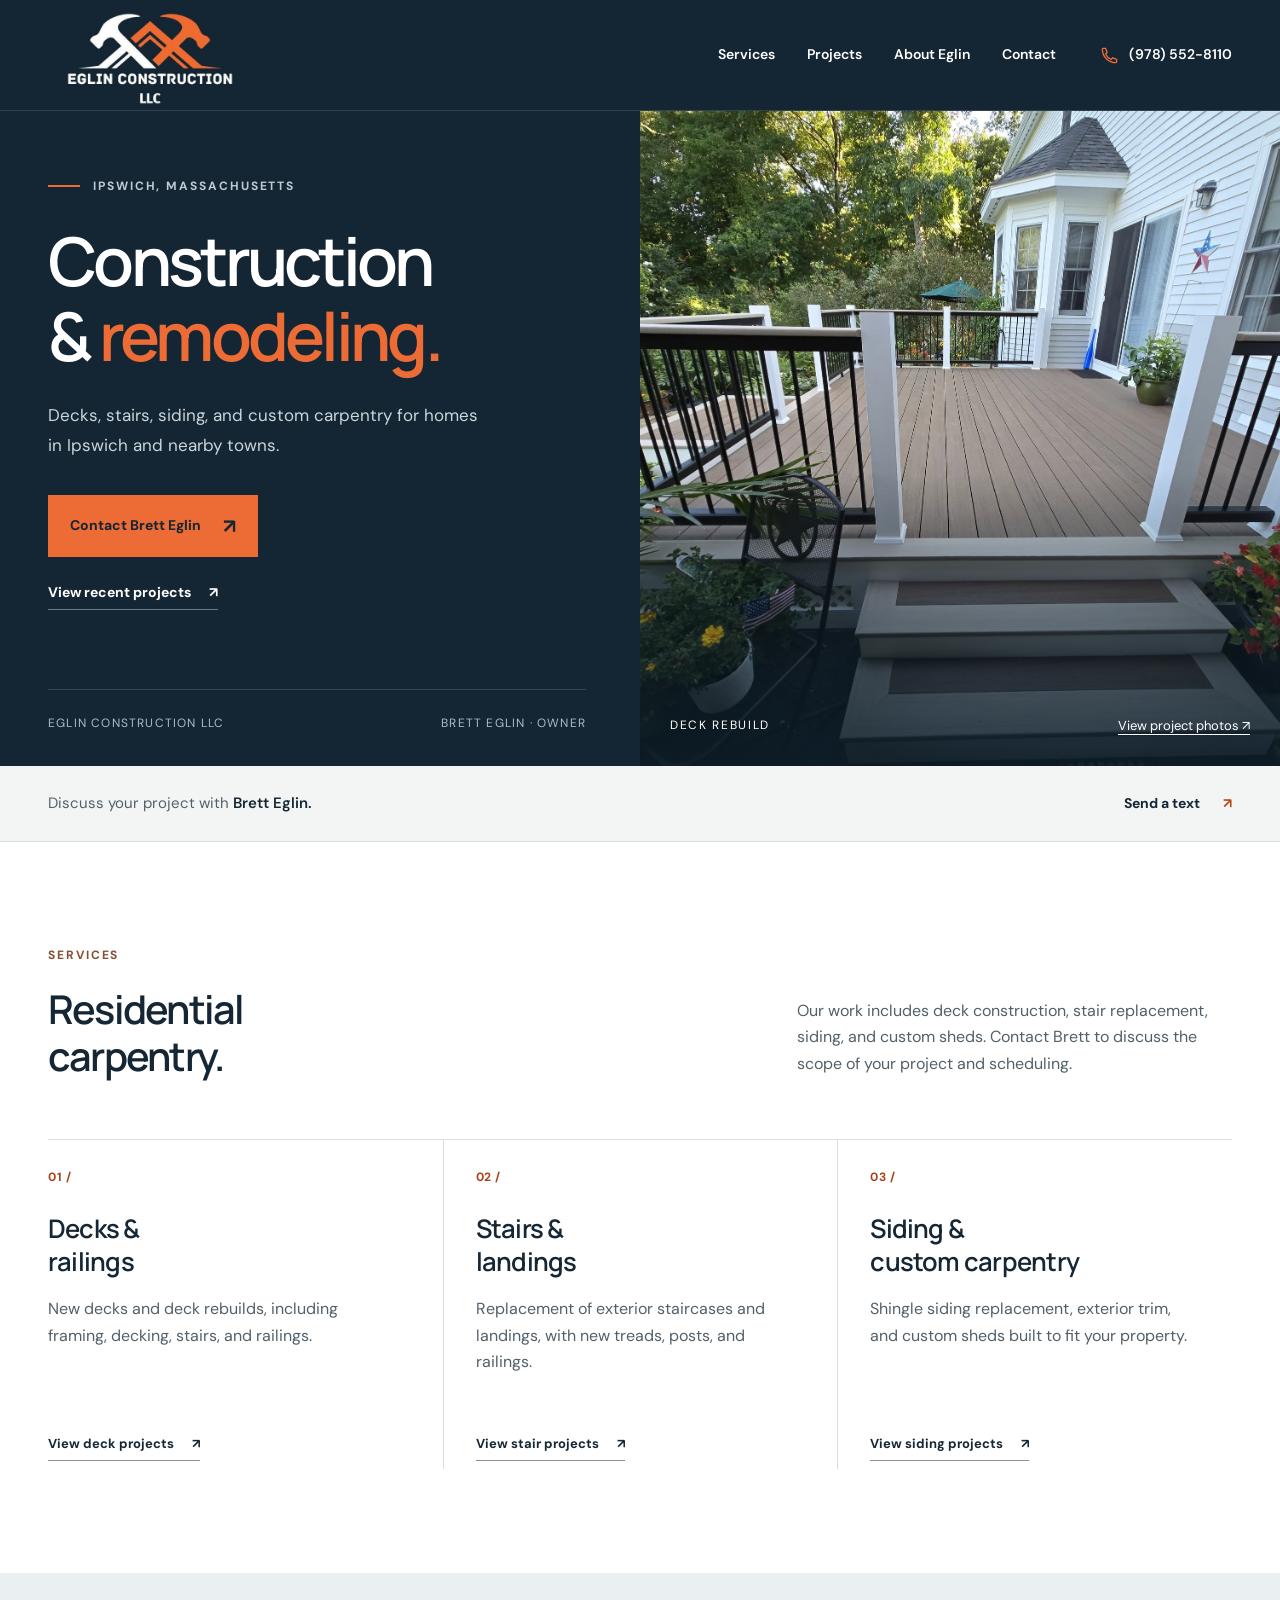
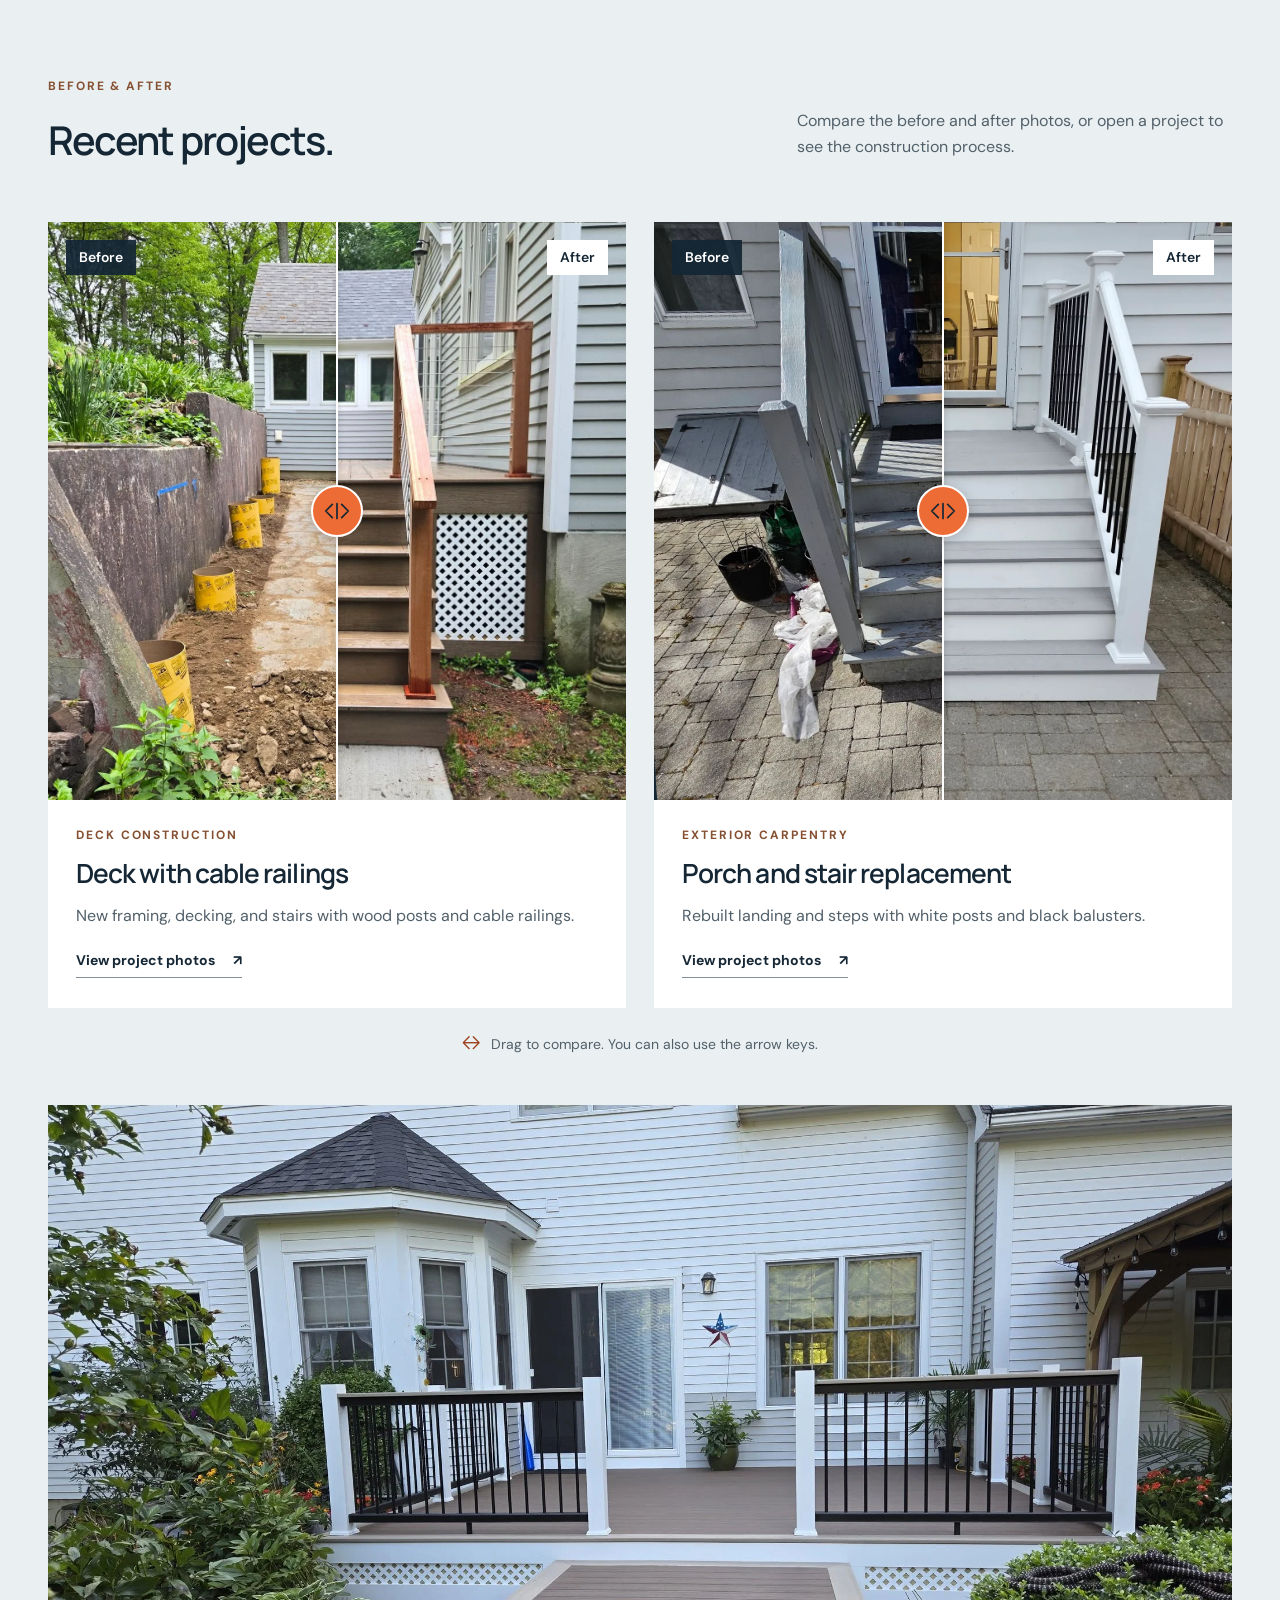
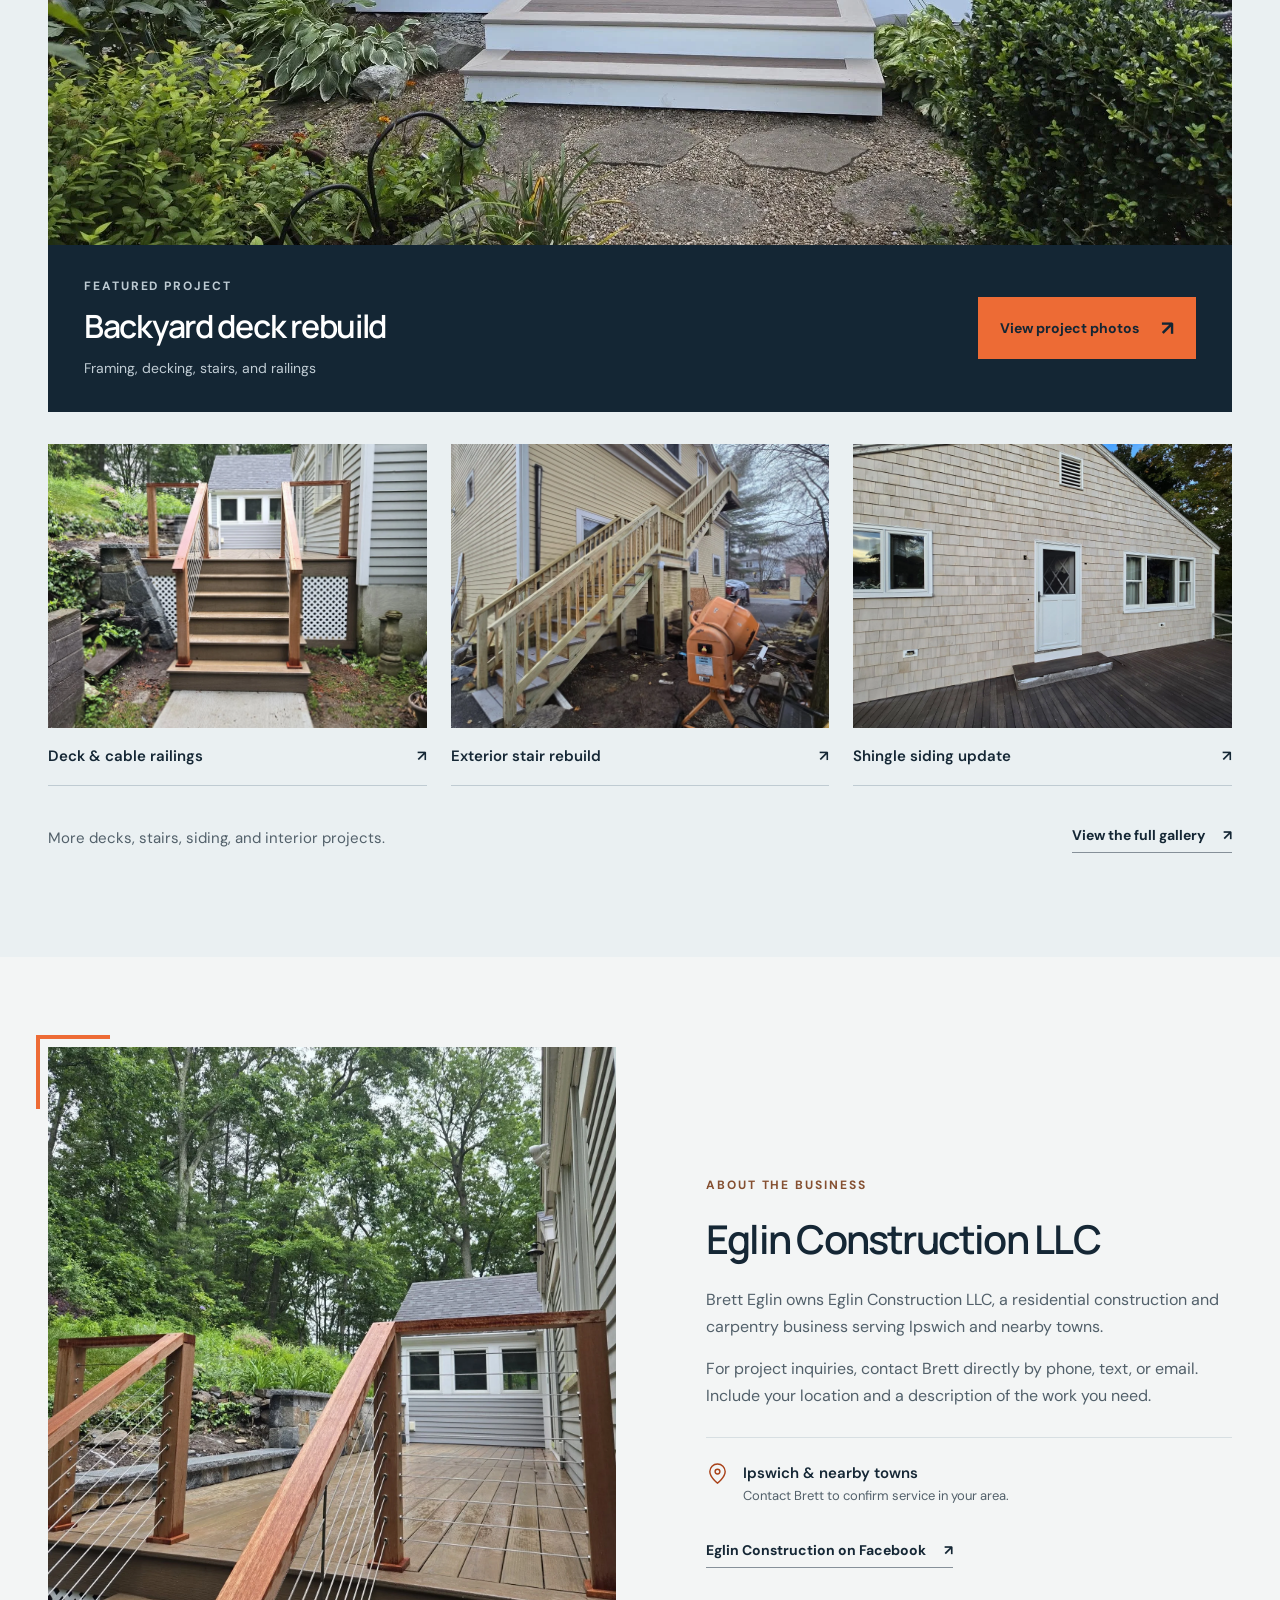
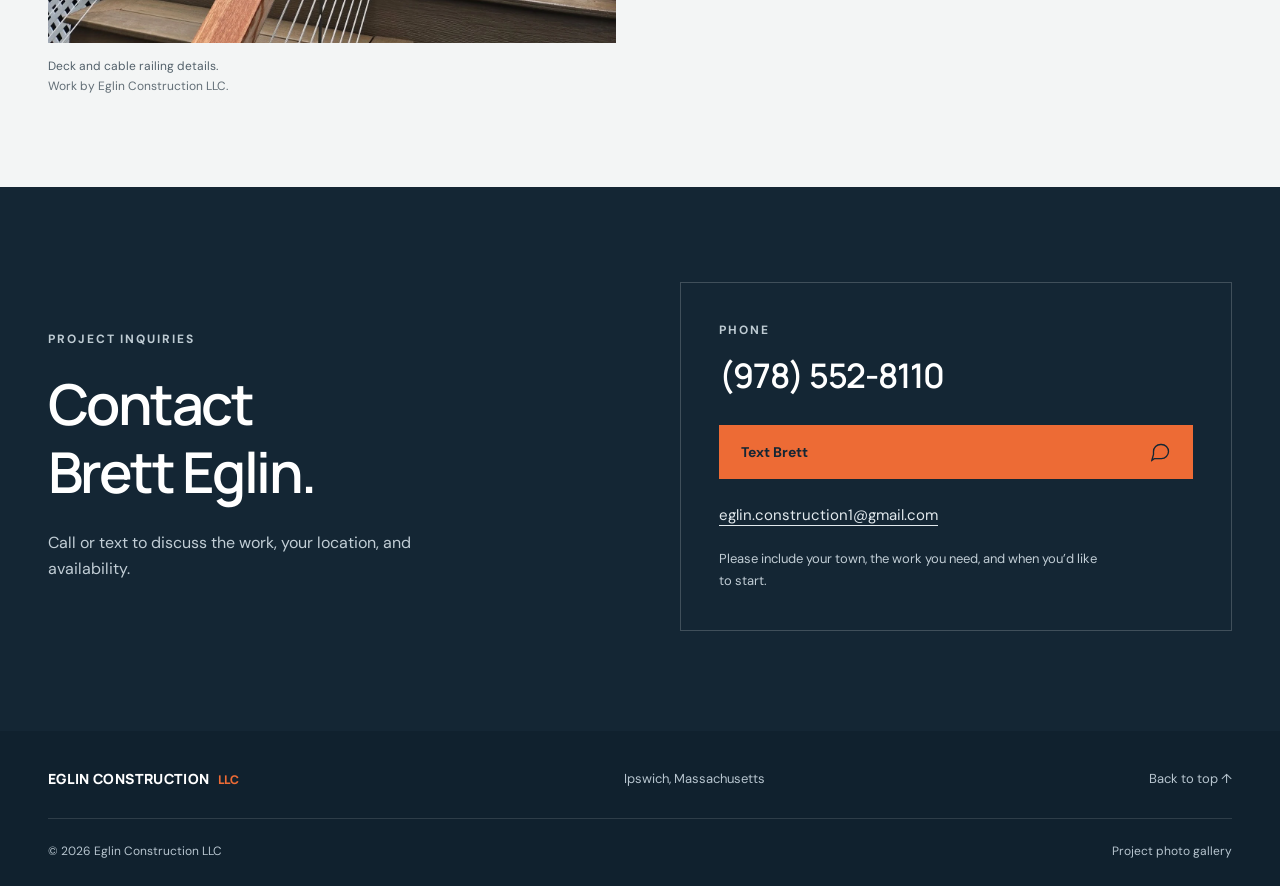
==== index.html @ d391f3ba "Website" ====
<!doctype html>
<html lang="en">
<head>
  <meta charset="utf-8">
  <meta name="viewport" content="width=device-width, initial-scale=1">
  <meta name="theme-color" content="#142634">
  <meta name="robots" content="noindex, nofollow">
  <title>Eglin Construction LLC | Ipswich, MA</title>
  <meta name="description" content="Eglin Construction LLC provides decks, stairs, siding, and residential carpentry in Ipswich and nearby towns. Contact Brett Eglin at (978) 552-8110.">
  <meta property="og:title" content="Eglin Construction LLC | Ipswich, MA">
  <meta property="og:description" content="Decks, stairs, siding, and residential carpentry in Ipswich and nearby towns. View recent projects and contact Brett Eglin.">
  <meta property="og:type" content="website">
  <link rel="icon" type="image/svg+xml" href="data:image/svg+xml,%3Csvg xmlns='http://www.w3.org/2000/svg' viewBox='0 0 32 32'%3E%3Crect width='32' height='32' rx='3' fill='%23142634'/%3E%3Cpath d='M9 7h15v4H13v3h9v4h-9v3h11v4H9z' fill='%23ef6a34'/%3E%3C/svg%3E">
  <link rel="preload" as="image" href="assets/projects/deck-finished-detail.webp">
  <link rel="stylesheet" href="styles.css">
  <link rel="stylesheet" href="comparisons.css">
  <script src="script.js" defer></script>
  <script src="comparisons.js" defer></script>
</head>
<body>
  <a class="skip-link" href="#main">Skip to content</a>
  <header class="site-header" id="top">
    <div class="header-inner wrap">
      <a class="brand" href="#top" aria-label="Eglin Construction LLC home"><img src="assets/eglin-construction-logo.png" alt="Eglin Construction LLC" width="500" height="500"></a>
      <button class="menu-toggle" type="button" aria-expanded="false" aria-controls="main-nav"><span>Menu</span><span class="menu-icon" aria-hidden="true"></span></button>
      <nav id="main-nav" class="main-nav" aria-label="Main navigation">
        <a href="#services">Services</a>
        <a href="projects.html">Projects</a>
        <a href="#about">About Eglin</a>
        <a href="#contact">Contact</a>
        <a class="nav-phone" href="tel:+19785528110"><svg aria-hidden="true" viewBox="0 0 24 24"><path d="M7 3H4a1 1 0 0 0-1 1c0 9.4 7.6 17 17 17a1 1 0 0 0 1-1v-3l-5-2-2 2a14 14 0 0 1-7-7l2-2-2-5Z"/></svg>(978) 552-8110</a>
      </nav>
    </div>
  </header>
  <main id="main">
    <section class="hero" aria-labelledby="hero-title">
      <div class="hero-copy">
        <p class="eyebrow light"><span class="orange-line" aria-hidden="true"></span>IPSWICH, MASSACHUSETTS</p>
        <h1 id="hero-title">Construction<br>&amp; <em>remodeling.</em></h1>
        <p class="hero-intro">Decks, stairs, siding, and custom carpentry for homes in Ipswich and nearby towns.</p>
        <div class="hero-actions"><a class="button primary" href="#contact">Contact Brett Eglin <span aria-hidden="true">↗</span></a><a class="text-link light-link" href="projects.html">View recent projects <span aria-hidden="true">↗</span></a></div>
        <div class="hero-bottom"><span>EGLIN CONSTRUCTION LLC</span><span>BRETT EGLIN · OWNER</span></div>
      </div>
      <figure class="hero-image"><img src="assets/projects/deck-finished-detail.webp" width="2048" height="1536" alt="Eglin Construction deck with brown decking, white posts, and black railings" fetchpriority="high"><figcaption><span>DECK REBUILD</span><a href="projects.html#deck-rebuild">View project photos ↗</a></figcaption></figure>
    </section>
    <div class="intro-strip"><div class="wrap"><p>Discuss your project with <strong>Brett Eglin.</strong></p><a href="sms:+19785528110">Send a text <span aria-hidden="true">↗</span></a></div></div>
    <section class="services section wrap" id="services" aria-labelledby="services-title">
      <div class="section-heading"><div><p class="eyebrow">SERVICES</p><h2 id="services-title">Residential<br>carpentry.</h2></div><p>Our work includes deck construction, stair replacement, siding, and custom sheds. Contact Brett to discuss the scope of your project and scheduling.</p></div>
      <div class="service-grid">
        <article class="service"><span class="service-number">01 /</span><h3>Decks &amp;<br>railings</h3><p>New decks and deck rebuilds, including framing, decking, stairs, and railings.</p><a href="projects.html#deck-rebuild" class="text-link">View deck projects <span aria-hidden="true">↗</span></a></article>
        <article class="service"><span class="service-number">02 /</span><h3>Stairs &amp;<br>landings</h3><p>Replacement of exterior staircases and landings, with new treads, posts, and railings.</p><a href="projects.html#stair-rebuild" class="text-link">View stair projects <span aria-hidden="true">↗</span></a></article>
        <article class="service"><span class="service-number">03 /</span><h3>Siding &amp;<br>custom carpentry</h3><p>Shingle siding replacement, exterior trim, and custom sheds built to fit your property.</p><a href="projects.html#shingle-siding" class="text-link">View siding projects <span aria-hidden="true">↗</span></a></article>
      </div>
    </section>
    <section class="home-projects section" id="projects" aria-labelledby="projects-title">
      <div class="wrap"><div class="section-heading"><div><p class="eyebrow">BEFORE &amp; AFTER</p><h2 id="projects-title">Recent projects.</h2></div><p>Compare the before and after photos, or open a project to see the construction process.</p></div>
      <div class="comparison-grid">
        <article class="comparison-card" aria-labelledby="deck-comparison-title">
          <div class="comparison-stage" data-comparison style="--split:50%">
            <div class="comparison-layer comparison-before"><img src="assets/facebook/122189387636316871.webp" width="1536" height="2048" alt="The ground beside the house being prepared before the new deck" loading="lazy" draggable="false" style="--photo-width:110%;--photo-left:-7%;--photo-top:-13%"></div>
            <div class="comparison-layer comparison-after"><img src="assets/facebook/122189388212316871.webp" width="1536" height="2048" alt="The same space with a finished deck, wood posts, and cable railings" loading="lazy" draggable="false" style="--photo-width:130.9%;--photo-left:-20.7%;--photo-top:-33.5%"></div>
            <span class="comparison-badge comparison-badge-before" aria-hidden="true">Before</span><span class="comparison-badge comparison-badge-after" aria-hidden="true">After</span>
            <span class="comparison-divider" aria-hidden="true"><span class="comparison-grip"><svg viewBox="0 0 32 24"><path d="m11 5-7 7 7 7M21 5l7 7-7 7M16 4v16"/></svg></span></span>
            <input class="comparison-range" type="range" min="0" max="100" value="50" aria-label="Reveal the finished deck" aria-describedby="comparison-help" aria-valuetext="50% after photo revealed">
          </div>
          <div class="comparison-caption"><p class="eyebrow">DECK CONSTRUCTION</p><h3 id="deck-comparison-title">Deck with cable railings</h3><p>New framing, decking, and stairs with wood posts and cable railings.</p><a class="text-link" href="projects.html#cable-deck">View project photos <span aria-hidden="true">↗</span></a></div>
        </article>
        <article class="comparison-card" aria-labelledby="porch-comparison-title">
          <div class="comparison-stage" data-comparison style="--split:50%">
            <div class="comparison-layer comparison-before"><img src="assets/facebook/122118190340316871.webp" width="1536" height="2048" alt="The original worn porch steps and wood railings at the side entrance" loading="lazy" draggable="false" style="--photo-width:107.8%;--photo-left:-6.34%;--photo-top:.38%;--photo-rotation:-4deg"></div>
            <div class="comparison-layer comparison-after"><img src="assets/facebook/122118190262316871.webp" width="1536" height="2048" alt="The rebuilt porch with new steps, white posts, and black balusters" loading="lazy" draggable="false" style="--photo-width:110%;--photo-left:-5%;--photo-top:-10%"></div>
            <span class="comparison-badge comparison-badge-before" aria-hidden="true">Before</span><span class="comparison-badge comparison-badge-after" aria-hidden="true">After</span>
            <span class="comparison-divider" aria-hidden="true"><span class="comparison-grip"><svg viewBox="0 0 32 24"><path d="m11 5-7 7 7 7M21 5l7 7-7 7M16 4v16"/></svg></span></span>
            <input class="comparison-range" type="range" min="0" max="100" value="50" aria-label="Reveal the rebuilt porch and stairs" aria-describedby="comparison-help" aria-valuetext="50% after photo revealed">
          </div>
          <div class="comparison-caption"><p class="eyebrow">EXTERIOR CARPENTRY</p><h3 id="porch-comparison-title">Porch and stair replacement</h3><p>Rebuilt landing and steps with white posts and black balusters.</p><a class="text-link" href="projects.html#porch-stairs">View project photos <span aria-hidden="true">↗</span></a></div>
        </article>
      </div>
      <p class="comparison-help" id="comparison-help"><span aria-hidden="true">↔</span> Drag to compare. You can also use the arrow keys.</p>
      <noscript><p class="comparison-help">Explore each project to view the original before and after photos.</p></noscript>
      <a href="projects.html#deck-rebuild" class="featured-project"><img src="assets/projects/deck-finished-front.webp" width="2048" height="1536" alt="Finished deck with new stairs, white posts, and black railings" loading="lazy"><div class="featured-project-caption"><div><p class="eyebrow light">FEATURED PROJECT</p><h3>Backyard deck rebuild</h3><p>Framing, decking, stairs, and railings</p></div><span class="button primary">View project photos <span aria-hidden="true">↗</span></span></div></a>
      <div class="project-teasers"><a href="projects.html#cable-railing-deck"><img src="assets/projects/cable-deck-finished.webp" width="1536" height="2048" alt="Finished deck stairs with wood posts and cable railings" loading="lazy"><span>Deck &amp; cable railings <span aria-hidden="true">↗</span></span></a><a href="projects.html#stair-rebuild"><img src="assets/projects/stairs-installed.webp" width="1536" height="2048" alt="Installed exterior stairs and landings with wood railings" loading="lazy"><span>Exterior stair rebuild <span aria-hidden="true">↗</span></span></a><a href="projects.html#shingle-siding"><img src="assets/projects/siding-side.webp" width="2048" height="1536" alt="New shingle siding around a home's windows and door" loading="lazy"><span>Shingle siding update <span aria-hidden="true">↗</span></span></a></div>
      <div class="gallery-invitation"><p>More decks, stairs, siding, and interior projects.</p><a href="photos.html" class="text-link">View the full gallery <span aria-hidden="true">↗</span></a></div></div>
    </section>
    <section class="about-section" id="about" aria-labelledby="about-title">
      <div class="about-grid wrap">
        <figure class="about-image"><img src="assets/projects/cable-deck-detail.webp" width="1536" height="2048" alt="Close view of an Eglin Construction deck with wood posts and cable railings" loading="lazy"><figcaption>Deck and cable railing details.<span>Work by Eglin Construction LLC.</span></figcaption></figure>
        <div class="about-copy"><p class="eyebrow">ABOUT THE BUSINESS</p><h2 id="about-title">Eglin Construction LLC</h2><p>Brett Eglin owns Eglin Construction LLC, a residential construction and carpentry business serving Ipswich and nearby towns.</p><p>For project inquiries, contact Brett directly by phone, text, or email. Include your location and a description of the work you need.</p><div class="location-detail"><svg viewBox="0 0 24 24" aria-hidden="true"><path d="M20 10c0 6-8 12-8 12S4 16 4 10a8 8 0 1 1 16 0Z"/><circle cx="12" cy="10" r="2.5"/></svg><span>Ipswich &amp; nearby towns<br><small>Contact Brett to confirm service in your area.</small></span></div><a href="https://www.facebook.com/61559506144607/" class="text-link" target="_blank" rel="noopener noreferrer">Eglin Construction on Facebook <span aria-hidden="true">↗</span><span class="sr-only"> (opens in a new tab)</span></a></div>
      </div>
    </section>
    <section class="contact-section" id="contact" aria-labelledby="contact-title">
      <div class="wrap contact-grid"><div><p class="eyebrow light">PROJECT INQUIRIES</p><h2 id="contact-title">Contact<br>Brett Eglin.</h2><p>Call or text to discuss the work, your location, and availability.</p></div><div class="contact-card"><span class="eyebrow light">PHONE</span><a class="big-phone" href="tel:+19785528110">(978) 552-8110</a><a class="button primary" href="sms:+19785528110">Text Brett <svg viewBox="0 0 24 24" aria-hidden="true"><path d="M21 11.5a8.5 8.5 0 0 1-8.5 8.5H4l-3 2 2-7V11.5A8.5 8.5 0 0 1 11.5 3h1a8.5 8.5 0 0 1 8.5 8.5Z"/></svg></a><a class="contact-email" href="mailto:eglin.construction1@gmail.com">eglin.construction1@gmail.com</a><p>Please include your town, the work you need, and when you’d like to start.</p></div></div>
    </section>
  </main>
  <footer class="site-footer"><div class="wrap"><div class="footer-main"><a href="#top" class="footer-name">EGLIN CONSTRUCTION <span>LLC</span></a><span>Ipswich, Massachusetts</span><a href="#top">Back to top ↑</a></div><div class="footer-bottom"><p>© <span id="year">2026</span> Eglin Construction LLC</p><p><a href="photos.html">Project photo gallery</a></p></div></div></footer>
  <div class="mobile-contact" aria-label="Quick contact"><a href="tel:+19785528110">Call Brett</a><a href="sms:+19785528110">Text Brett <span aria-hidden="true">↗</span></a></div>
</body>
</html>
---- styles.css ----
@import url('https://fonts.googleapis.com/css2?family=DM+Sans:wght@400;500;600;700&family=Manrope:wght@400;500;600;700;800&display=swap');

:root{--navy:#142634;--navy-light:#203746;--orange:#ed6b35;--ink:#152735;--muted:#52606a;--paper:#fff;--soft:#f3f5f5;--border:#d7dfe2;--body:'DM Sans',Arial,sans-serif;--heading:'Manrope',Arial,sans-serif}
*{box-sizing:border-box}html{scroll-behavior:smooth;scroll-padding-top:125px}body{margin:0;background:var(--paper);color:var(--ink);font-family:var(--body);font-size:1rem;line-height:1.65}a{color:inherit;text-decoration:none}button{font:inherit}img{display:block;max-width:100%}figure,p,h1,h2,h3{margin:0}a,button{-webkit-tap-highlight-color:transparent}a:focus-visible,button:focus-visible{outline:3px solid var(--orange);outline-offset:6px}::selection{background:var(--orange);color:var(--navy)}.wrap{max-width:1320px;margin:auto;padding-left:48px;padding-right:48px}.sr-only{position:absolute;width:1px;height:1px;padding:0;overflow:hidden;clip:rect(0,0,0,0);white-space:nowrap}.skip-link{position:fixed;left:20px;top:-100px;z-index:50;background:#fff;color:var(--navy);padding:12px 20px}.skip-link:focus{top:12px}.site-header{background:var(--navy);color:#fff;border-bottom:1px solid #ffffff20;position:relative;z-index:10}.header-inner{display:flex;align-items:center;justify-content:space-between;gap:24px;min-height:110px}.brand{width:204px;height:106px;flex:none;overflow:hidden}.brand img{width:204px;height:204px;max-width:none;transform:translateY(-47px)}.main-nav{display:flex;align-items:center;gap:32px;font-size:.875rem;font-weight:600}.main-nav>a{padding:12px 0;white-space:nowrap}.main-nav>a:hover{color:var(--orange)}.nav-phone{display:flex;align-items:center;gap:10px;margin-left:12px}.nav-phone svg{width:19px;height:19px;fill:none;stroke:var(--orange);stroke-width:1.7}.menu-toggle{display:none}.hero{display:grid;grid-template-columns:1fr 1fr;background:var(--navy);color:white;min-height:655px}.hero-copy{padding:66px 54px 32px max(48px,calc((100vw - 1224px)/2));display:flex;flex-direction:column}.eyebrow{font-size:.75rem;letter-spacing:.16em;font-weight:700;line-height:1.5;color:#855031;margin-bottom:22px}.eyebrow.light{color:#becbd3}.hero .eyebrow{display:flex;align-items:center;gap:13px}.orange-line{display:inline-block;height:2px;width:32px;background:var(--orange)}h1,h2,h3{font-family:var(--heading);font-weight:600}h1{font-size:clamp(3.25rem,5.25vw,5rem);letter-spacing:-.055em;line-height:1.12;margin:6px 0 26px}h1 em{font-style:normal;color:var(--orange)}.hero-intro{max-width:440px;font-size:1.0625rem;line-height:1.8;color:#cbd5dc}.hero-actions{display:flex;align-items:flex-start;flex-direction:column;gap:24px;margin:34px 0 40px}.button{display:inline-flex;min-height:54px;align-items:center;justify-content:center;gap:22px;padding:16px 22px;font-size:.875rem;font-weight:700;line-height:1.5;transition:background .2s,transform .2s}.button.primary{background:var(--orange);color:#142634}.button.primary:hover{background:#ff824b;transform:translateY(-2px)}.button span{font-size:1.25rem}.button svg{width:20px;height:20px;fill:none;stroke:currentColor;stroke-width:1.6;flex:none}.text-link{font-size:.875rem;font-weight:700;display:inline-flex;align-items:center;gap:18px;border-bottom:1px solid #869099;padding-bottom:5px}.text-link:hover{color:#ab471d;border-color:currentColor}.light-link{color:#fff;border-color:#6b7b86}.light-link:hover{color:var(--orange)}.hero-bottom{display:flex;justify-content:space-between;gap:20px;border-top:1px solid #ffffff26;padding-top:24px;margin-top:auto;font-size:.75rem;letter-spacing:.1em;color:#aabcc8}.hero-image{position:relative;min-width:0;overflow:hidden}.hero-image>img{width:100%;height:100%;object-fit:cover;object-position:52% 50%;position:absolute}.hero-image:after{content:'';position:absolute;inset:55% 0 0;background:linear-gradient(transparent,#0c1f2bc9)}.hero-image figcaption{position:absolute;z-index:1;bottom:30px;left:30px;right:30px;display:flex;align-items:end;justify-content:space-between;gap:12px;font-size:.75rem;letter-spacing:.14em}.hero-image figcaption span:last-child{font-size:.75rem;letter-spacing:0;color:#eee}.intro-strip{background:var(--soft);border-bottom:1px solid var(--border)}.intro-strip .wrap{display:flex;align-items:center;justify-content:space-between;gap:24px;padding-top:25px;padding-bottom:25px}.intro-strip p{font-size:.9375rem;color:var(--muted)}.intro-strip strong{font-weight:600;color:var(--ink)}.intro-strip a{font-size:.875rem;font-weight:700;white-space:nowrap}.intro-strip a span{margin-left:20px;color:#b84b1d}.intro-strip a:hover{text-decoration:underline}.section{padding-top:104px;padding-bottom:104px}.section-heading{display:grid;grid-template-columns:1fr 1fr;gap:80px;align-items:end;margin-bottom:58px}h2{font-size:clamp(2.2rem,3.1vw,3.1rem);line-height:1.2;letter-spacing:-.045em}.section-heading>p{max-width:435px;justify-self:end;color:var(--muted);padding-bottom:4px}.service-grid{display:grid;grid-template-columns:repeat(3,1fr)}.service{border-top:1px solid var(--border);padding:28px 32px 8px 0}.service+.service{padding-left:32px;border-left:1px solid var(--border)}.service:last-child{padding-right:0}.service-number{display:block;font-size:.75rem;color:#a94219;font-weight:700;margin-bottom:24px;letter-spacing:.05em}.service h3{font-size:1.6rem;line-height:1.3;letter-spacing:-.03em;margin-bottom:18px}.service p{color:var(--muted);max-width:320px;min-height:106px;margin-bottom:28px}.service .text-link{font-size:.8125rem}.about-section{background:var(--soft);padding:90px 0}.about-grid{display:grid;grid-template-columns:1.08fr 1fr;gap:90px;align-items:center}.about-image{position:relative}.about-image:before{content:'';position:absolute;left:-12px;top:-12px;width:70px;height:70px;border-top:4px solid var(--orange);border-left:4px solid var(--orange)}.about-image img{width:100%;aspect-ratio:1/1.05;object-fit:cover;object-position:42% 50%}.about-image figcaption{padding-top:14px;font-size:.75rem;color:var(--muted)}.about-image figcaption span{display:block;color:#626e76;font-size:.75rem}.about-copy h2{margin-bottom:24px}.about-copy>p:not(.eyebrow){color:var(--muted);margin-bottom:16px}.location-detail{display:flex;gap:14px;align-items:flex-start;margin:28px 0 30px;border-top:1px solid var(--border);padding-top:24px;font-weight:600;font-size:.9375rem;line-height:1.5}.location-detail svg{width:23px;height:23px;fill:none;stroke:#a94219;stroke-width:1.5;flex:none}.location-detail small{font-size:.8125rem;color:var(--muted);font-weight:400}.contact-section{background:var(--navy);color:#fff;padding:95px 0 100px}.contact-grid{display:grid;grid-template-columns:1fr 1fr;gap:80px;align-items:center}.contact-grid h2{font-size:clamp(2.8rem,4.4vw,4.2rem);margin-bottom:24px}.contact-grid>div>p:last-child{max-width:390px;color:#c1cdd5}.contact-card{border:1px solid #ffffff30;padding:38px}.contact-card .eyebrow{display:block;margin-bottom:14px}.big-phone{display:block;font-family:var(--heading);font-size:clamp(1.5rem,2.65vw,2.5rem);letter-spacing:-.03em;line-height:1.3;font-weight:600;white-space:nowrap;margin-bottom:28px}.big-phone:hover{color:var(--orange)}.contact-card .button{width:100%;gap:16px;justify-content:space-between}.contact-card>p{font-size:.8125rem;line-height:1.7;margin-top:20px}.site-footer{background:#10212e;color:#b7c5cf;padding:36px 0 24px}.footer-main,.footer-bottom{display:flex;align-items:center;justify-content:space-between;gap:24px}.footer-main{font-size:.8125rem;padding-bottom:28px;border-bottom:1px solid #ffffff20}.footer-name{font-family:var(--heading);letter-spacing:.025em;font-size:.875rem;font-weight:800;color:#fff}.footer-name span{font-size:.75rem;color:var(--orange);margin-left:5px}.footer-bottom{font-size:.75rem;align-items:start;padding-top:23px}.footer-bottom>p:last-child{text-align:right;max-width:470px}.site-footer a:hover{text-decoration:underline;color:#fff}.mobile-contact{display:none}
@media(min-width:1600px){.hero{min-height:740px}.hero-copy{padding-top:95px;padding-bottom:40px}.hero-actions{margin-top:40px;gap:28px}.hero-intro{font-size:1.125rem}}
@media(max-width:1100px){.wrap{padding-left:32px;padding-right:32px}.main-nav{gap:22px}.nav-phone{margin-left:0}.hero-copy{padding:52px 35px 30px 32px}.hero-bottom{flex-direction:column;gap:4px}.hero-image figcaption{align-items:start;flex-direction:column}.about-grid{gap:50px}.contact-grid{gap:45px}.contact-card{padding:28px}.service p{min-height:132px}}
@media(max-width:800px){html{scroll-padding-top:20px}.header-inner{min-height:96px}.brand{width:176px;height:94px}.brand img{width:176px;height:176px;transform:translateY(-40px)}.menu-toggle{display:flex;align-items:center;gap:13px;border:1px solid #ffffff45;background:transparent;color:#fff;min-height:44px;padding:8px 12px;font-size:.875rem}.menu-icon,.menu-icon:before{width:17px;height:1px;background:#fff;display:block;position:relative}.menu-icon:before{content:'';position:absolute;top:5px}.menu-toggle[aria-expanded=true] .menu-icon{transform:rotate(45deg)}.menu-toggle[aria-expanded=true] .menu-icon:before{transform:rotate(-90deg);top:0}.main-nav{display:flex;flex-wrap:wrap;gap:10px 22px;width:100%;padding-bottom:20px}.header-inner{flex-wrap:wrap}.menu-toggle{display:none}.js .menu-toggle{display:flex}.js .main-nav{display:none;position:absolute;left:0;right:0;top:100%;background:var(--navy);padding:20px 32px 28px;border-top:1px solid #ffffff25;flex-direction:column;align-items:stretch;gap:0;box-shadow:0 16px 20px #0002}.js .main-nav.is-open{display:flex}.main-nav a{padding:14px 0}.main-nav .nav-phone{margin-top:10px;border-top:1px solid #ffffff20;padding-top:22px}.hero{grid-template-columns:1fr;min-height:0}.hero-copy{padding:52px 32px 30px}h1{font-size:clamp(3.6rem,9vw,5.2rem);margin-bottom:24px}.hero-intro{max-width:530px}.hero-actions{flex-direction:row;align-items:center;flex-wrap:wrap;gap:25px;margin-bottom:36px}.hero-bottom{flex-direction:row;font-size:.75rem;padding-top:22px}.hero-image{height:390px}.hero-image>img{object-position:50% 45%}.hero-image figcaption{flex-direction:row;align-items:center;bottom:22px}.section{padding-top:72px;padding-bottom:72px}.section-heading{gap:36px;margin-bottom:40px}.section-heading>p{font-size:.9375rem}.service{padding-right:23px}.service+.service{padding-left:23px}.service h3{font-size:1.3rem}.service p{font-size:.9375rem;min-height:170px}.service .text-link{font-size:.8125rem;gap:8px}.about-grid{gap:36px}.about-section{padding:70px 0}.about-image img{aspect-ratio:1/1.55}.about-copy h2{font-size:2rem}.about-copy>p:not(.eyebrow){font-size:.9375rem}.contact-grid{grid-template-columns:1fr;gap:38px}.contact-grid>div>p:last-child{max-width:490px}.contact-card{max-width:540px}.big-phone{font-size:2.4rem}.contact-section{padding:70px 0}.footer-main{flex-wrap:wrap}.footer-bottom{flex-direction:column;gap:12px}.footer-bottom>p:last-child{text-align:left;max-width:none}}
@media(max-width:560px){.wrap{padding-left:24px;padding-right:24px}.header-inner{gap:10px}.hero-copy{padding:39px 24px 25px}.eyebrow{font-size:.75rem;letter-spacing:.14em;margin-bottom:18px}h1{font-size:3.45rem;letter-spacing:-.055em}.hero-intro{font-size:1rem;line-height:1.75}.hero-actions{flex-direction:column;align-items:stretch;gap:20px;margin:28px 0 34px}.hero-actions .text-link{align-self:flex-start}.hero-actions .button{justify-content:space-between}.hero-bottom{font-size:.75rem;gap:12px}.hero-bottom span:last-child{max-width:145px;text-align:right}.hero-image{height:320px}.hero-image figcaption{left:24px;right:24px;align-items:start;flex-direction:column;gap:4px}.hero-image figcaption span:first-child{font-size:.75rem}.hero-image figcaption span:last-child{font-size:.75rem}.intro-strip .wrap{align-items:flex-start;flex-direction:column;gap:10px;padding-top:22px;padding-bottom:22px}.intro-strip p{font-size:.875rem}.section{padding-top:60px;padding-bottom:60px}.section-heading{grid-template-columns:1fr;gap:20px;margin-bottom:36px}.section-heading>p{justify-self:start;max-width:420px}h2{font-size:2.35rem}.service-grid{grid-template-columns:1fr}.service,.service+.service{padding:26px 0 30px;border-left:0;border-top:1px solid var(--border)}.service:last-child{padding-bottom:0}.service-number{margin-bottom:14px}.service h3{font-size:1.7rem;margin-bottom:15px}.service h3 br{display:none}.service p{min-height:0;max-width:430px;font-size:1rem;margin-bottom:20px}.service .text-link{font-size:.875rem}.about-section{padding:60px 0}.about-grid{grid-template-columns:1fr;gap:38px}.about-image{margin-left:10px}.about-image img{aspect-ratio:1.15/1}.about-copy h2{font-size:2.35rem}.about-copy>p:not(.eyebrow){font-size:1rem}.contact-section{padding:62px 0}.contact-grid{gap:30px}.contact-grid h2{font-size:3.2rem}.contact-card{padding:27px 22px}.big-phone{font-size:1.85rem}.contact-card .button{font-size:.8125rem;padding-left:15px;padding-right:15px;gap:10px}.footer-main{align-items:flex-start;gap:14px;flex-direction:column}.footer-main>a:last-child{padding:7px 0}.site-footer{padding-bottom:100px}.footer-bottom{font-size:.75rem}.mobile-contact{display:grid;grid-template-columns:.8fr 1.2fr;position:fixed;bottom:0;left:0;right:0;z-index:20;border-top:1px solid #52626e;background:var(--navy);box-shadow:0 -4px 20px #0002;padding-bottom:env(safe-area-inset-bottom)}.mobile-contact a{min-height:58px;display:flex;align-items:center;justify-content:center;padding:12px 10px;color:#fff;font-size:.875rem;font-weight:700}.mobile-contact a:last-child{background:var(--orange);color:var(--navy);gap:16px}.mobile-contact a:focus-visible{outline-offset:-4px}}
.about-image img{height:auto}.hero-copy,.about-copy,.contact-grid>div,.section-heading>div,.service{min-width:0}.big-phone{white-space:normal;overflow-wrap:anywhere}h1,h2,h3,.footer-name{overflow-wrap:break-word}.hero-bottom span{min-width:0}.hero-bottom{flex-wrap:wrap}
.main-nav a[aria-current=page]{color:var(--orange)}.hero-image figcaption a{font-size:.8125rem;letter-spacing:0;text-decoration:underline;text-underline-offset:4px}.hero-image figcaption a:hover{color:var(--orange)}
.home-projects{background:#eaf0f2}.featured-project{display:block;background:var(--navy);color:#fff}.featured-project>img{width:100%;height:auto;aspect-ratio:16/10;object-fit:cover}.featured-project-caption{display:flex;align-items:center;justify-content:space-between;gap:28px;padding:32px 36px}.featured-project-caption .eyebrow{margin-bottom:12px}.featured-project-caption h3{font-size:2rem;letter-spacing:-.04em;line-height:1.2}.featured-project-caption p:last-child{margin-top:12px;color:#c1cdd5;font-size:.875rem}.featured-project:hover .button{background:#ff824b}.project-teasers{display:grid;grid-template-columns:repeat(3,minmax(0,1fr));gap:24px;margin-top:32px}.project-teasers>a{display:block}.project-teasers img{width:100%;height:auto;aspect-ratio:4/3;object-fit:cover;object-position:center}.project-teasers>a>span{display:flex;justify-content:space-between;gap:20px;font-size:.9375rem;font-weight:600;padding:16px 0;border-bottom:1px solid #bfcbd2}.project-teasers a:hover>span{color:#a94219}.gallery-invitation{display:flex;align-items:center;justify-content:space-between;gap:24px;padding-top:38px}.gallery-invitation p{font-size:.9375rem;color:var(--muted)}.contact-email{display:block;margin:24px 0 0;color:#e2e9ed;overflow-wrap:anywhere;font-size:.9375rem;text-decoration:underline;text-underline-offset:5px}.contact-email:hover{color:var(--orange)}
.gallery-heading{background:var(--navy);color:#fff;padding:34px 0 76px}.breadcrumb{display:inline-block;color:#bdcbd4;font-size:.875rem;margin-bottom:48px;padding:8px 0}.breadcrumb:hover{color:var(--orange)}.gallery-heading h1{font-size:clamp(3.5rem,6.5vw,6rem);margin-bottom:30px}.gallery-intro{display:flex;gap:60px;justify-content:space-between;align-items:end}.gallery-intro>p{max-width:560px;color:#cbd5dc;font-size:1.0625rem}.gallery-intro>span{font-size:.75rem;letter-spacing:.12em;white-space:nowrap;color:#d4dee4}.gallery-intro>span>span{color:var(--orange);padding:0 16px}.project-index{padding-top:44px;padding-bottom:44px}.project-index .eyebrow{margin-bottom:22px}.project-index>div{display:grid;grid-template-columns:repeat(3,minmax(0,1fr));gap:0 28px}.project-index a{display:flex;gap:14px;align-items:center;min-height:64px;border-bottom:1px solid var(--border);padding:16px 0;font-size:.875rem;font-weight:600}.project-index a>span:first-child{font-size:.75rem;color:#a94219;flex:none}.project-index a>span:last-child{margin-left:auto}.project-index a:hover{color:#a94219}.project-story{border-top:1px solid #aebec8;padding:68px 0 72px;scroll-margin-top:28px}.story-heading{display:grid;grid-template-columns:1fr 1fr;gap:65px;margin-bottom:36px;align-items:start}.story-heading h2{font-size:clamp(2rem,3.5vw,3rem);max-width:520px}.story-heading .eyebrow{margin-bottom:18px}.story-heading>div>p:not(.eyebrow){color:var(--muted)}.story-count{display:block;font-size:.8125rem;color:var(--muted);margin-top:18px}.story-photos{display:grid;grid-template-columns:repeat(2,minmax(0,1fr));gap:32px 28px}.project-photo{min-width:0}.photo-link{display:block}.photo-frame{display:block;position:relative;aspect-ratio:4/3;background:#e7ecef;overflow:hidden}.photo-frame>img{width:100%;height:100%;object-fit:contain}.photo-enlarge{position:absolute;bottom:12px;right:12px;background:var(--navy);color:#fff;display:grid;place-items:center;width:38px;height:38px;font-size:1.25rem}.photo-link:hover .photo-enlarge{background:var(--orange);color:var(--navy)}.project-photo figcaption{padding:18px 0 0}.project-photo figcaption>div{display:flex;align-items:center;justify-content:space-between;gap:12px;margin-bottom:8px}.photo-phase{font-size:.75rem;text-transform:uppercase;font-weight:700;letter-spacing:.09em;color:#9d421d}.photo-index{font-size:.75rem;color:#647681}.project-photo figcaption>p{font-size:.9375rem;color:var(--muted)}.story-top{display:inline-block;margin-top:34px;padding:10px 0;font-size:.8125rem;text-decoration:underline;text-underline-offset:5px}.story-top:hover{color:#a94219}.phone-photo{display:block;aspect-ratio:3/4;height:100%;overflow:hidden;margin:auto}.phone-photo img{width:100%;height:162.6%;max-width:none;object-fit:fill;transform:translateY(-19.25%)}.single-photo{grid-template-columns:minmax(0,690px)}.single-photo .photo-frame{aspect-ratio:1/1;max-height:720px}.gallery-contact{background:var(--navy);color:white;padding:72px 0}.gallery-contact>.wrap{display:flex;align-items:center;justify-content:space-between;gap:36px}.gallery-contact h2{font-size:2.5rem;max-width:700px}.gallery-contact .eyebrow{margin-bottom:16px}.gallery-contact .button{flex:none}
.viewer-open{overflow:hidden}.photo-viewer{width:min(1200px,calc(100vw - 40px));max-height:calc(100dvh - 32px);border:1px solid #657a87;padding:18px 24px;background:var(--navy);color:#fff;overscroll-behavior:contain}.photo-viewer::backdrop{background:#07121de8}.viewer-top{display:flex;align-items:center;justify-content:space-between;gap:20px;margin-bottom:12px;font-size:.875rem;color:#c4d1d9}.viewer-top button{background:transparent;color:#fff;border:1px solid #607582;min-height:44px;padding:6px 16px;display:flex;gap:20px;align-items:center;cursor:pointer}.viewer-top button span{font-size:1.5rem;line-height:1}.photo-viewer>img{width:100%;height:min(66dvh,850px);object-fit:contain;background:#0b1a24}.viewer-bottom{display:grid;grid-template-columns:48px minmax(0,1fr) 48px;gap:20px;align-items:center;margin-top:16px}.viewer-bottom button{width:48px;height:48px;border:1px solid #78909d;background:transparent;color:#fff;font-size:1.25rem;cursor:pointer}.viewer-bottom button:disabled{opacity:.3;cursor:default}.viewer-bottom button:not(:disabled):hover,.viewer-top button:hover{background:var(--orange);color:var(--navy)}#viewer-phase{font-size:.75rem;color:#ff995f;text-transform:uppercase;letter-spacing:.08em}#viewer-caption{font-size:.9375rem;margin-top:5px;line-height:1.45}
@media(max-width:1100px){.main-nav{gap:20px}.nav-phone{font-size:.8125rem}.featured-project-caption{padding:28px}.featured-project-caption h3{font-size:1.6rem}.featured-project-caption .button{font-size:.8125rem}.story-heading{gap:36px}}
@media(min-width:801px) and (max-width:960px){.header-inner{flex-wrap:wrap}.brand{width:176px;height:94px}.brand img{width:176px;height:176px;transform:translateY(-40px)}.js .menu-toggle{display:flex;align-items:center;gap:13px;border:1px solid #ffffff45;background:transparent;color:#fff;min-height:44px;padding:8px 12px;font-size:.875rem}.menu-icon,.menu-icon:before{width:17px;height:1px;background:#fff;display:block;position:relative}.menu-icon:before{content:'';position:absolute;top:5px}.menu-toggle[aria-expanded=true] .menu-icon{transform:rotate(45deg)}.menu-toggle[aria-expanded=true] .menu-icon:before{transform:rotate(-90deg);top:0}.main-nav{flex-wrap:wrap;width:100%;padding-bottom:18px}.js .main-nav{display:none;position:absolute;left:0;right:0;top:100%;background:var(--navy);padding:20px 32px 28px;border-top:1px solid #ffffff25;flex-direction:column;align-items:stretch;gap:0;box-shadow:0 16px 20px #0002}.js .main-nav.is-open{display:flex}.main-nav a{padding:14px 0}}
@media(max-width:800px){.featured-project-caption{align-items:start;flex-direction:column}.project-teasers{gap:18px}.project-teasers>a>span{font-size:.8125rem;gap:10px}.gallery-invitation{align-items:start;flex-direction:column;gap:14px}.gallery-intro{gap:28px;align-items:start;flex-direction:column}.project-index>div{grid-template-columns:repeat(2,minmax(0,1fr))}.story-heading{grid-template-columns:1fr;gap:20px}.story-heading h2{max-width:600px}.story-heading>div>p:not(.eyebrow){max-width:650px}.story-photos{gap:28px 22px}.gallery-contact>.wrap{flex-direction:column;align-items:start}.gallery-contact h2{font-size:2.2rem}.gallery-heading{padding-bottom:56px}}
@media(max-width:560px){.hero-image{height:350px}.hero-image>img{object-position:45% center}.featured-project>img{aspect-ratio:4/3}.featured-project-caption{padding:25px 22px;gap:22px}.featured-project-caption h3{font-size:1.8rem}.featured-project-caption .button{width:100%;font-size:.8125rem;justify-content:space-between}.project-teasers{grid-template-columns:1fr;gap:26px}.project-teasers img{aspect-ratio:4/3}.project-teasers>a>span{font-size:.9375rem}.gallery-invitation{padding-top:30px}.gallery-heading{padding-top:20px}.breadcrumb{margin-bottom:28px}.gallery-heading h1{font-size:3.35rem;letter-spacing:-.055em}.gallery-intro>p{font-size:1rem}.gallery-intro>span{white-space:normal;line-height:1.7}.project-index>div{grid-template-columns:1fr}.project-index{padding-top:32px;padding-bottom:36px}.project-index a{min-height:58px}.project-story{padding-top:46px;padding-bottom:46px}.story-heading{margin-bottom:26px}.story-heading h2{font-size:2.3rem}.story-photos{grid-template-columns:1fr;gap:30px}.photo-frame{aspect-ratio:1/1}.phone-capture{aspect-ratio:4/3}.project-photo figcaption>p{font-size:.9375rem}.photo-viewer{width:calc(100vw - 16px);max-height:calc(100dvh - 16px);padding:12px}.photo-viewer>img{height:54dvh}.viewer-bottom{gap:10px;grid-template-columns:44px minmax(0,1fr) 44px}.viewer-bottom button{width:44px;height:44px}.viewer-bottom>div{min-width:0}#viewer-caption{font-size:.875rem}.gallery-contact{padding:54px 0}.contact-email{font-size:.875rem}}
.gallery-heading{padding-bottom:62px}.gallery-heading .breadcrumb{margin-bottom:32px}.gallery-heading h1{font-size:clamp(3.5rem,6.1vw,5.5rem)}
.project-index{padding-top:48px;padding-bottom:58px}.project-index>div{gap:28px}.project-index .project-index-card{display:block;padding:0;min-width:0;border-bottom:1px solid var(--border)}.index-photo{display:block;overflow:hidden;aspect-ratio:16/10;background:var(--soft)}.index-photo img{width:100%;height:100%;object-fit:cover;transition:transform .35s ease}.project-index-card:hover .index-photo img{transform:scale(1.035)}.project-index .index-label{display:flex;align-items:baseline;gap:12px;padding:17px 0}.index-number{color:#a94219;font-size:.75rem;flex:none}.index-label>span:nth-child(2){min-width:0}.index-label small{display:block;color:var(--muted);font-size:.75rem;font-weight:400;margin-top:4px}.index-arrow{margin-left:auto;color:#a94219}.project-index a>span:first-child{font-size:inherit;color:inherit}.project-index a>span:last-child{margin-left:0}.project-index a:hover .index-label{color:#a94219}
.story-heading h2{max-width:540px}.story-heading>div>p:not(.eyebrow){line-height:1.85}.post-source{display:inline-flex;align-items:center;gap:8px;font-size:.8125rem;font-weight:600;border-bottom:1px solid #afbec6;margin-top:18px;padding:4px 0}.post-source:hover{color:#a94219;border-color:currentColor}.story-count{font-size:.75rem;letter-spacing:.025em;padding-top:18px;border-top:1px solid var(--border);margin-top:24px}.photo-frame{background:#edf0f1}.photo-phase{display:inline-block;padding:3px 9px;background:#f6ede7;color:#843d20;font-size:.6875rem}.project-photo figcaption{padding-top:16px}.photo-enlarge{transition:background .2s}.story-top{color:var(--muted)}
@media(max-width:800px){.project-index>div{gap:24px}.gallery-heading{padding-bottom:46px}.story-heading{gap:24px}}
@media(max-width:560px){.gallery-heading .breadcrumb{margin-bottom:24px}.gallery-heading h1{font-size:3.25rem}.project-index{padding-top:34px;padding-bottom:38px}.project-index>div{grid-template-columns:1fr;gap:0}.project-index .project-index-card{display:grid;grid-template-columns:100px minmax(0,1fr);gap:16px;align-items:center;padding:14px 0}.project-index .index-label{padding:0;gap:9px;font-size:.875rem}.index-photo{aspect-ratio:4/3}.index-number{display:none}.index-label small{font-size:.75rem;margin-top:5px}.story-count{margin-top:20px;padding-top:14px}}
.gallery-switcher{background:#10212e;color:#d5dfe5;border-bottom:1px solid #ffffff24}.gallery-switcher>.wrap{display:flex;gap:32px}.gallery-switcher a{display:flex;gap:10px;align-items:center;padding:15px 0;border-bottom:3px solid transparent;font-size:.875rem;font-weight:600}.gallery-switcher a[aria-current=page]{color:#fff;border-color:var(--orange)}.gallery-switcher a:hover{color:var(--orange)}.gallery-switcher a>span{font-size:.75rem;background:#ffffff16;border-radius:3px;padding:1px 7px;color:#d5dfe5}.gallery-intro a{text-decoration:underline;text-underline-offset:4px}.gallery-intro a:hover{color:var(--orange)}
.all-photos-heading{padding-top:54px;padding-bottom:40px}.all-photos-heading h1{font-size:clamp(2.5rem,4.2vw,4rem);margin:0 0 20px;line-height:1.18}.all-photos-heading>p:not(.eyebrow){max-width:710px;color:var(--muted)}.collection-index{margin-top:36px;padding-top:24px;border-top:1px solid var(--border)}.collection-index>.eyebrow{display:block;margin-bottom:14px}.collection-index nav{display:grid;grid-template-columns:repeat(4,minmax(0,1fr));gap:7px 24px}.collection-index a{display:block;font-size:.875rem;color:var(--muted);padding:5px 0;text-decoration:underline;text-decoration-color:#bdc9d0;text-underline-offset:4px}.collection-index a:hover{color:#a94219}.photo-collection{border-top:1px solid var(--border);padding:52px 0 44px;scroll-margin-top:28px}.collection-heading{display:grid;grid-template-columns:1fr 1fr;gap:60px;align-items:start;margin-bottom:32px}.collection-heading h2{font-size:clamp(1.9rem,2.7vw,2.6rem)}.collection-heading .eyebrow{margin-bottom:14px}.collection-heading>p{color:var(--muted);line-height:1.8}.complete-photo-grid{display:grid;grid-template-columns:repeat(3,minmax(0,1fr));gap:34px 24px}.complete-photo-grid .photo-frame{aspect-ratio:4/3}.complete-photo-grid .photo-frame>img{object-fit:contain}.complete-photo-grid .project-photo figcaption>p{font-size:.875rem;line-height:1.65}.photo-phase{font-size:.75rem}.all-photos-page .photo-viewer>img{height:min(60dvh,800px)}#viewer-source{display:inline-block;font-size:.8125rem;color:#c5d4de;text-decoration:underline;text-underline-offset:4px;margin-top:9px}#viewer-source:hover{color:var(--orange)}#viewer-source[hidden]{display:none}
@media(max-width:900px){.collection-index nav{grid-template-columns:repeat(3,minmax(0,1fr))}.collection-heading{gap:32px}.complete-photo-grid{grid-template-columns:repeat(2,minmax(0,1fr))}}
@media(max-width:560px){.gallery-switcher>.wrap{gap:24px}.gallery-switcher a{font-size:.8125rem;padding:13px 0}.all-photos-heading{padding-top:36px;padding-bottom:30px}.all-photos-heading h1{font-size:2.55rem}.collection-index nav{grid-template-columns:repeat(2,minmax(0,1fr));gap:5px 18px}.collection-index a{font-size:.875rem;line-height:1.55;padding:7px 0}.collection-heading{grid-template-columns:1fr;gap:18px;margin-bottom:26px}.collection-heading h2{font-size:2rem}.photo-collection{padding:36px 0}.complete-photo-grid{gap:24px 14px}.complete-photo-grid .photo-frame{aspect-ratio:1/1}.complete-photo-grid .project-photo figcaption>p{font-size:.875rem;line-height:1.5}.complete-photo-grid .photo-enlarge{width:30px;height:30px;right:6px;bottom:6px;font-size:1rem}.complete-photo-grid .photo-index{font-size:.75rem;white-space:nowrap}.complete-photo-grid .photo-phase{font-size:.75rem;letter-spacing:.03em;padding:2px 5px}.complete-photo-grid .project-photo figcaption>div{align-items:start;flex-direction:column;gap:5px}.all-photos-page .photo-viewer>img{height:48dvh}}
.collection-heading>div,.collection-heading>p{min-width:0}
@media(min-width:961px){.main-nav{min-width:0;flex-wrap:wrap;justify-content:flex-end}}
.skip-link{opacity:0}.skip-link:focus{opacity:1}.collection-index{margin-top:26px;padding-top:0;border-bottom:1px solid var(--border)}.collection-index summary{display:flex;align-items:center;gap:16px;padding:17px 0;cursor:pointer;list-style:none;font-size:.875rem;font-weight:600}.collection-index summary::-webkit-details-marker{display:none}.collection-index summary span{font-size:.75rem;font-weight:400;color:var(--muted);margin-left:auto}.collection-index summary:after{content:'+';font-size:1.25rem;color:#a94219}.collection-index[open] summary:after{content:'−'}.collection-index[open] nav{padding:0 0 20px}.collection-index summary:focus-visible{outline:3px solid var(--orange);outline-offset:3px}
@media(prefers-reduced-motion:reduce){html{scroll-behavior:auto}*,*:before,*:after{transition:none!important}}
---- comparisons.css ----
.comparison-grid{display:grid;grid-template-columns:repeat(2,minmax(0,1fr));gap:28px}
.comparison-card{min-width:0;background:#fff}
.comparison-stage{position:relative;aspect-ratio:1;overflow:hidden;background:var(--navy);isolation:isolate;user-select:none;-webkit-user-select:none}
.comparison-layer{position:absolute;inset:0;overflow:hidden;pointer-events:none}
.comparison-layer img{position:absolute;width:var(--photo-width,100%);height:auto;max-width:none;left:var(--photo-left,0);top:var(--photo-top,0);transform:rotate(var(--photo-rotation,0deg));transform-origin:0 0}
.comparison-after{clip-path:inset(0 0 0 var(--split));z-index:1}
.comparison-badge{position:absolute;top:18px;z-index:2;background:#142634ed;color:#fff;padding:6px 13px;font-size:.875rem;font-weight:600;pointer-events:none}
.comparison-badge-before{left:18px}.comparison-badge-after{right:18px;background:#fff;color:var(--navy)}
.comparison-divider{position:absolute;top:0;bottom:0;left:var(--split);width:2px;transform:translateX(-50%);background:#fff;box-shadow:0 0 6px #0004;z-index:3;pointer-events:none}
.comparison-grip{position:absolute;top:50%;left:50%;transform:translate(-50%,-50%);width:52px;height:52px;border:2px solid #fff;border-radius:50%;background:var(--orange);color:var(--navy);display:grid;place-items:center;box-shadow:0 2px 14px #0003}
.comparison-grip svg{width:30px;height:24px;fill:none;stroke:currentColor;stroke-width:1.8;stroke-linecap:round;stroke-linejoin:round}
.comparison-range{display:none;position:absolute;inset:0;z-index:4;width:100%;height:100%;margin:0;opacity:0;cursor:ew-resize;touch-action:pan-y;direction:rtl}
.comparison-ready .comparison-range{display:block}
.comparison-stage:has(.comparison-range:focus-visible){outline:4px solid var(--orange);outline-offset:5px}
.comparison-stage:has(.comparison-range:focus-visible) .comparison-grip{outline:3px solid var(--navy);outline-offset:3px}
.comparison-caption{padding:26px 28px 30px}.comparison-caption .eyebrow{margin-bottom:12px}.comparison-caption h3{font-size:1.65rem;line-height:1.3;letter-spacing:-.035em}.comparison-caption>p:not(.eyebrow){margin:12px 0 18px;color:var(--muted)}
.comparison-help{display:none;color:var(--muted);font-size:.875rem;margin:20px 0 46px;text-align:center}.js .comparison-help{display:block}.comparison-help>span{font-size:1.15rem;color:#9d421d;margin-right:7px}
noscript .comparison-help{display:block}
@media(max-width:700px){.comparison-grid{grid-template-columns:1fr;gap:28px}.comparison-caption{padding:24px}.comparison-caption h3{font-size:1.6rem}.comparison-badge{top:14px}.comparison-badge-before{left:14px}.comparison-badge-after{right:14px}.comparison-grip{width:48px;height:48px}.comparison-help{margin-bottom:34px}}
@media(forced-colors:active){.comparison-divider{background:CanvasText}.comparison-grip,.comparison-badge{border:2px solid CanvasText}.comparison-stage:has(.comparison-range:focus-visible){outline-color:Highlight}}
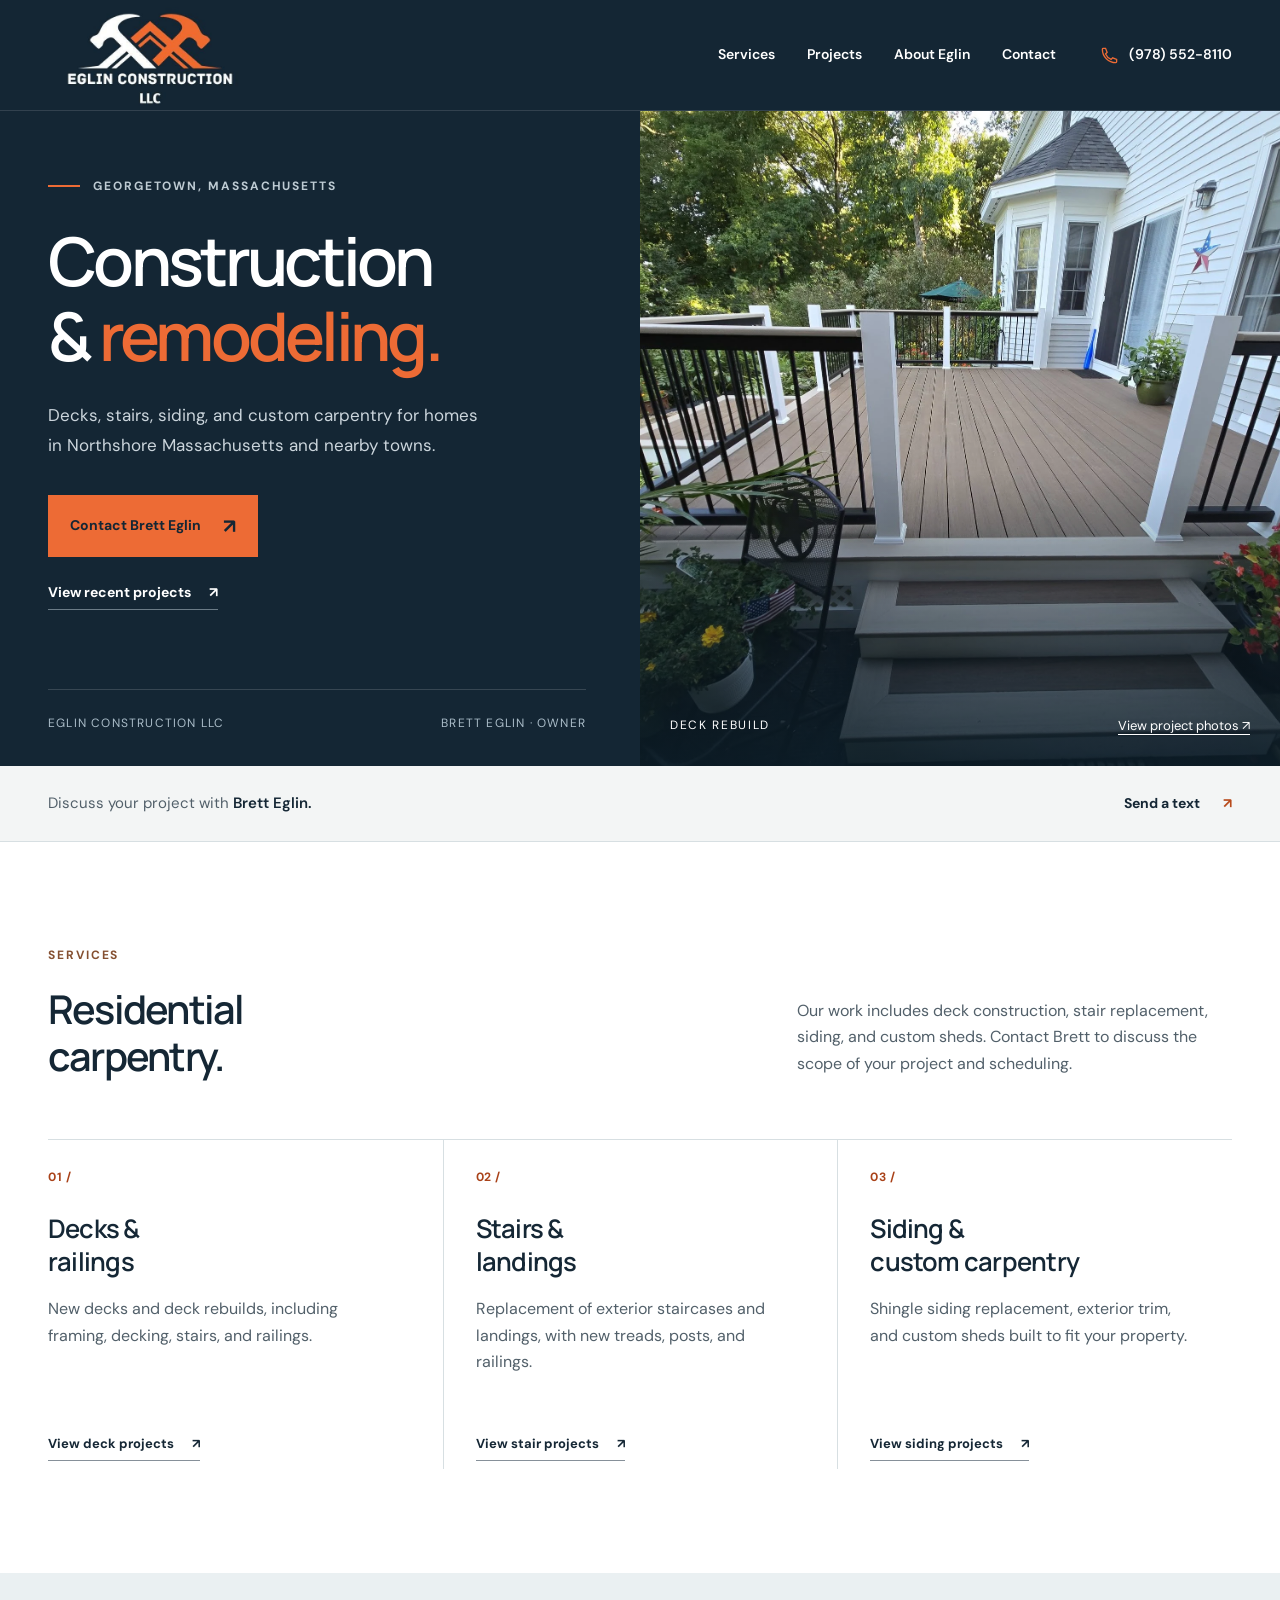
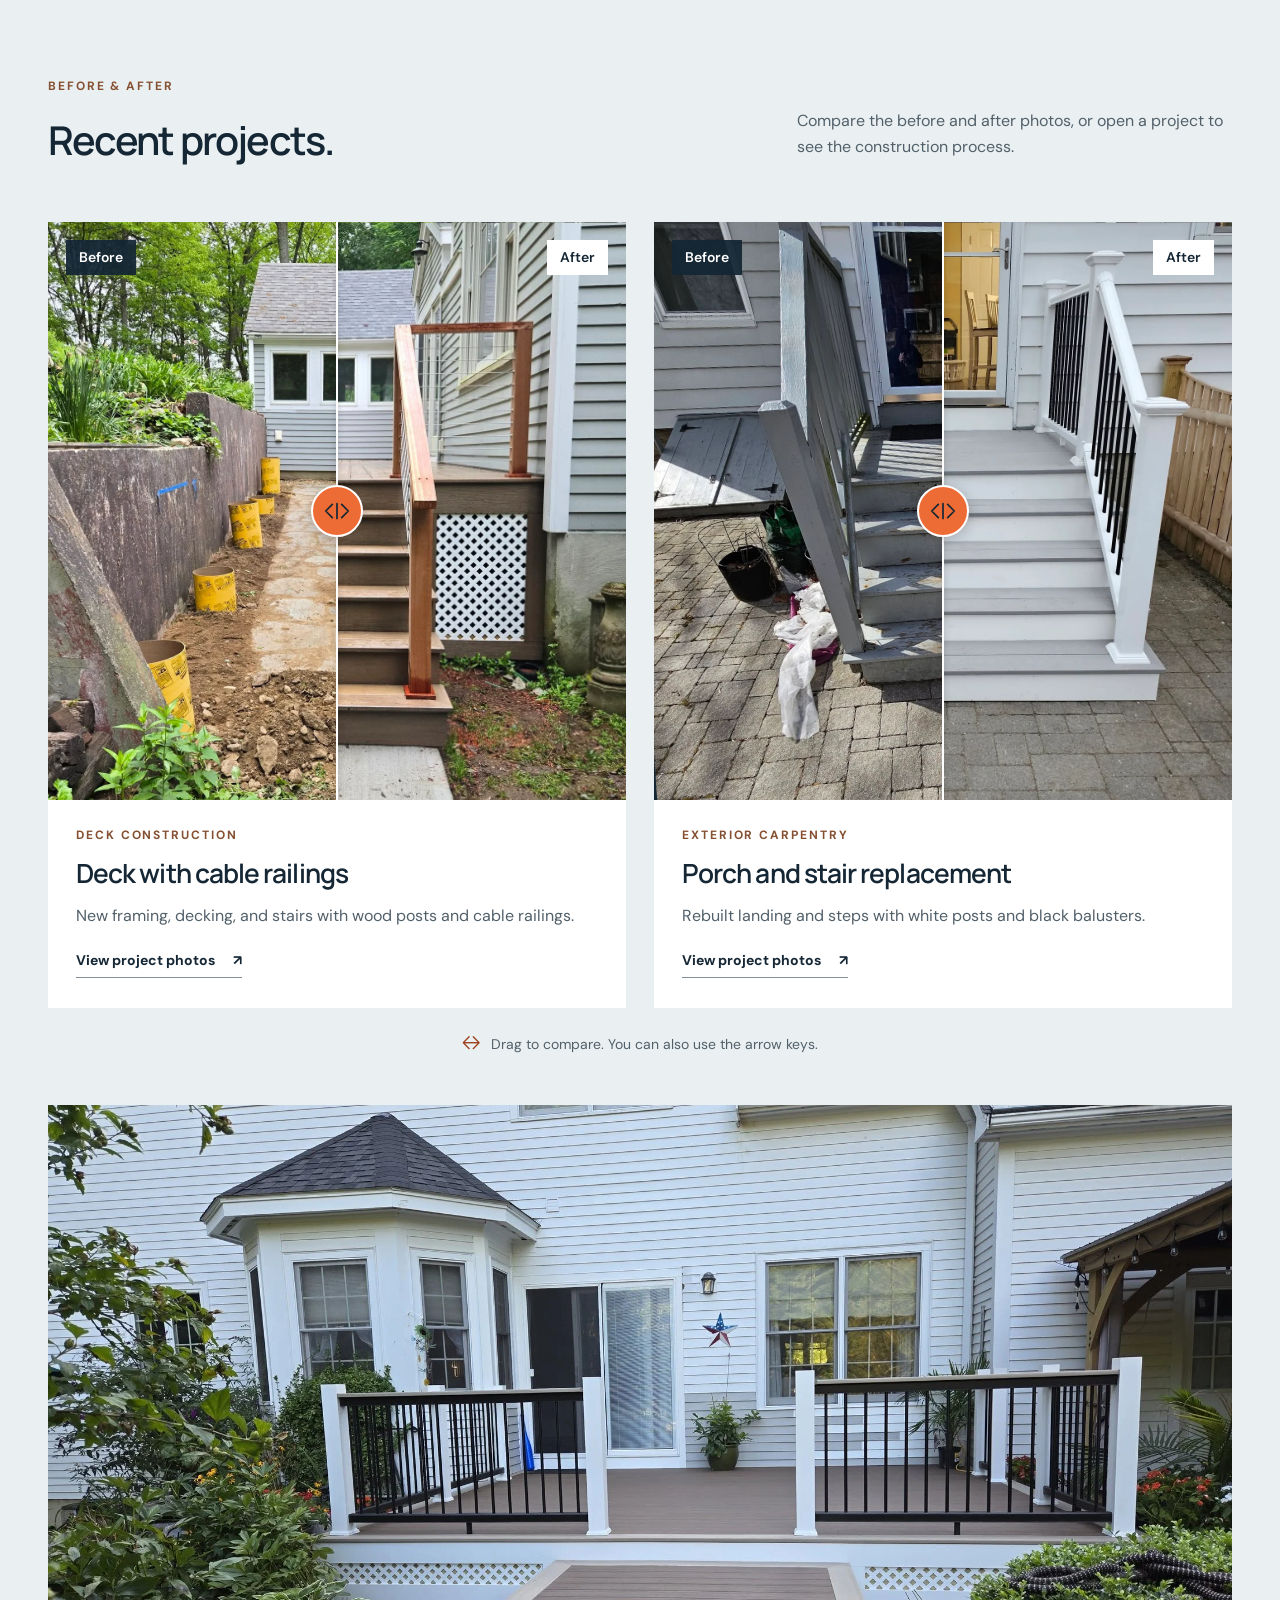
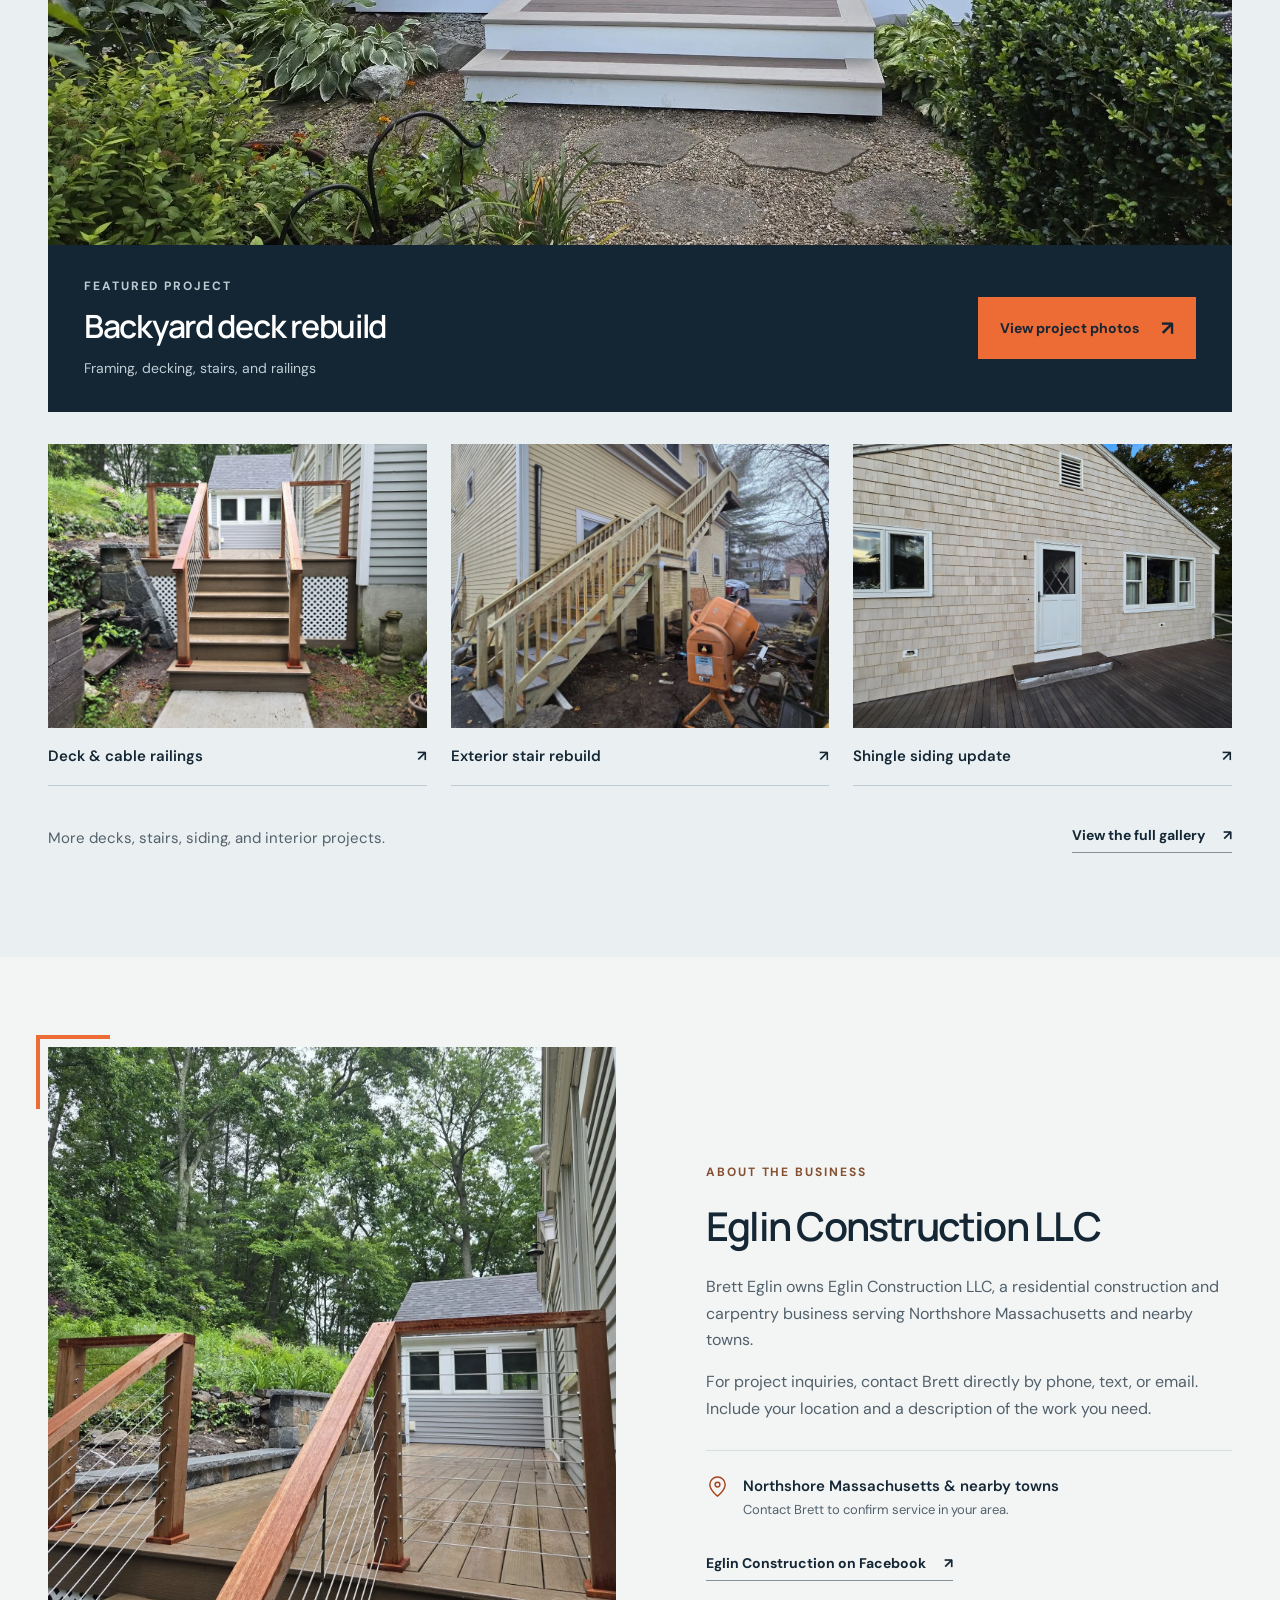
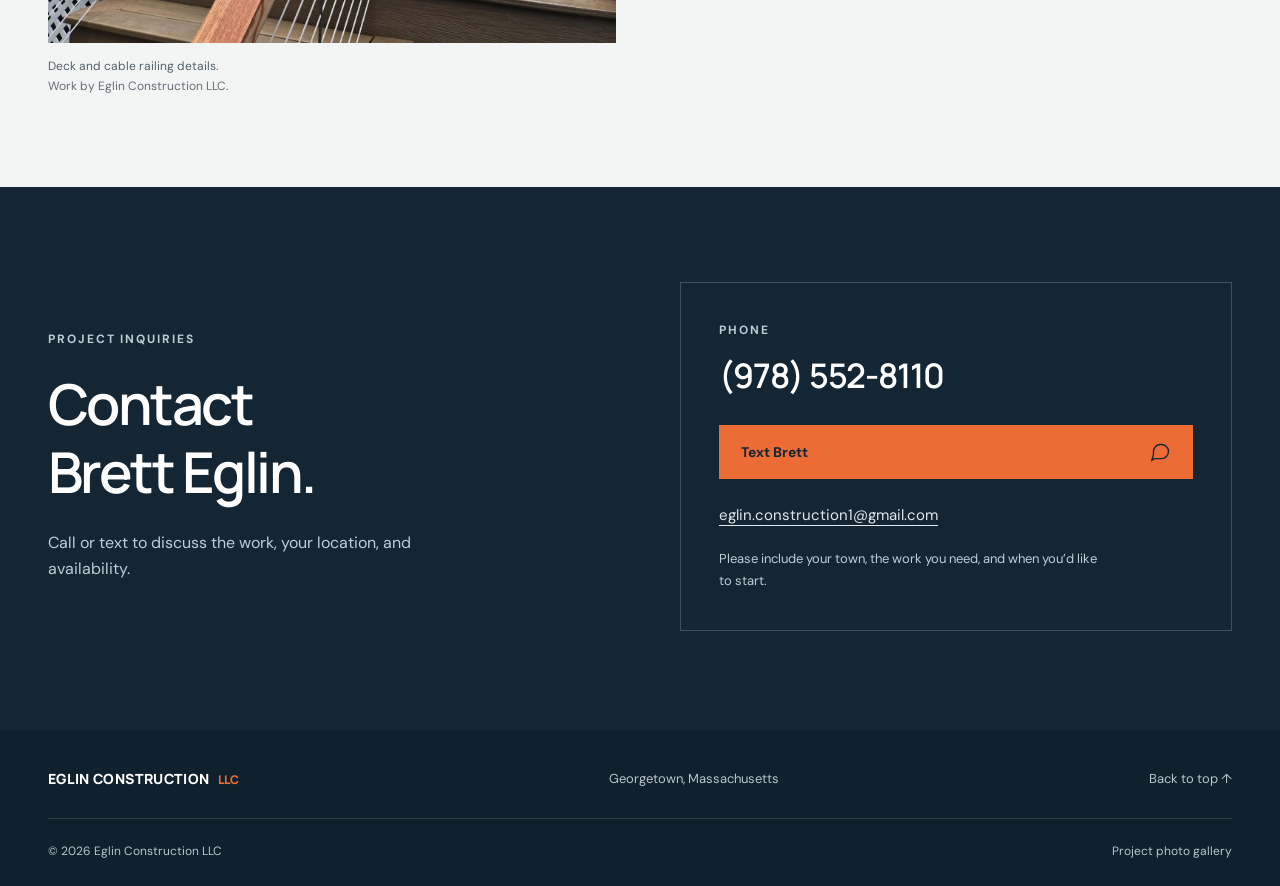
==== commit f8666c67: "changed ipswich to Northshore Massachusetts" ====
--- a/index.html
+++ b/index.html
@@ -5,10 +5,10 @@
   <meta name="viewport" content="width=device-width, initial-scale=1">
   <meta name="theme-color" content="#142634">
   <meta name="robots" content="noindex, nofollow">
-  <title>Eglin Construction LLC | Ipswich, MA</title>
-  <meta name="description" content="Eglin Construction LLC provides decks, stairs, siding, and residential carpentry in Ipswich and nearby towns. Contact Brett Eglin at (978) 552-8110.">
-  <meta property="og:title" content="Eglin Construction LLC | Ipswich, MA">
-  <meta property="og:description" content="Decks, stairs, siding, and residential carpentry in Ipswich and nearby towns. View recent projects and contact Brett Eglin.">
+  <title>Eglin Construction LLC | Georgetown, MA</title>
+  <meta name="description" content="Eglin Construction LLC provides decks, stairs, siding, and residential carpentry in and around Northshore Massachusetts. Contact Brett Eglin at (978) 552-8110.">
+  <meta property="og:title" content="Eglin Construction LLC | Georgetown, MA">
+  <meta property="og:description" content="Decks, stairs, siding, and residential carpentry in Northshore Massachusetts and nearby towns. View recent projects and contact Brett Eglin.">
   <meta property="og:type" content="website">
   <link rel="icon" type="image/svg+xml" href="data:image/svg+xml,%3Csvg xmlns='http://www.w3.org/2000/svg' viewBox='0 0 32 32'%3E%3Crect width='32' height='32' rx='3' fill='%23142634'/%3E%3Cpath d='M9 7h15v4H13v3h9v4h-9v3h11v4H9z' fill='%23ef6a34'/%3E%3C/svg%3E">
   <link rel="preload" as="image" href="assets/projects/deck-finished-detail.webp">
@@ -35,9 +35,9 @@
   <main id="main">
     <section class="hero" aria-labelledby="hero-title">
       <div class="hero-copy">
-        <p class="eyebrow light"><span class="orange-line" aria-hidden="true"></span>IPSWICH, MASSACHUSETTS</p>
+        <p class="eyebrow light"><span class="orange-line" aria-hidden="true"></span>GEORGETOWN, MASSACHUSETTS</p>
         <h1 id="hero-title">Construction<br>&amp; <em>remodeling.</em></h1>
-        <p class="hero-intro">Decks, stairs, siding, and custom carpentry for homes in Ipswich and nearby towns.</p>
+        <p class="hero-intro">Decks, stairs, siding, and custom carpentry for homes in Northshore Massachusetts and nearby towns.</p>
         <div class="hero-actions"><a class="button primary" href="#contact">Contact Brett Eglin <span aria-hidden="true">↗</span></a><a class="text-link light-link" href="projects.html">View recent projects <span aria-hidden="true">↗</span></a></div>
         <div class="hero-bottom"><span>EGLIN CONSTRUCTION LLC</span><span>BRETT EGLIN · OWNER</span></div>
       </div>
@@ -85,14 +85,14 @@
     <section class="about-section" id="about" aria-labelledby="about-title">
       <div class="about-grid wrap">
         <figure class="about-image"><img src="assets/projects/cable-deck-detail.webp" width="1536" height="2048" alt="Close view of an Eglin Construction deck with wood posts and cable railings" loading="lazy"><figcaption>Deck and cable railing details.<span>Work by Eglin Construction LLC.</span></figcaption></figure>
-        <div class="about-copy"><p class="eyebrow">ABOUT THE BUSINESS</p><h2 id="about-title">Eglin Construction LLC</h2><p>Brett Eglin owns Eglin Construction LLC, a residential construction and carpentry business serving Ipswich and nearby towns.</p><p>For project inquiries, contact Brett directly by phone, text, or email. Include your location and a description of the work you need.</p><div class="location-detail"><svg viewBox="0 0 24 24" aria-hidden="true"><path d="M20 10c0 6-8 12-8 12S4 16 4 10a8 8 0 1 1 16 0Z"/><circle cx="12" cy="10" r="2.5"/></svg><span>Ipswich &amp; nearby towns<br><small>Contact Brett to confirm service in your area.</small></span></div><a href="https://www.facebook.com/61559506144607/" class="text-link" target="_blank" rel="noopener noreferrer">Eglin Construction on Facebook <span aria-hidden="true">↗</span><span class="sr-only"> (opens in a new tab)</span></a></div>
+        <div class="about-copy"><p class="eyebrow">ABOUT THE BUSINESS</p><h2 id="about-title">Eglin Construction LLC</h2><p>Brett Eglin owns Eglin Construction LLC, a residential construction and carpentry business serving Northshore Massachusetts and nearby towns.</p><p>For project inquiries, contact Brett directly by phone, text, or email. Include your location and a description of the work you need.</p><div class="location-detail"><svg viewBox="0 0 24 24" aria-hidden="true"><path d="M20 10c0 6-8 12-8 12S4 16 4 10a8 8 0 1 1 16 0Z"/><circle cx="12" cy="10" r="2.5"/></svg><span>Northshore Massachusetts &amp; nearby towns<br><small>Contact Brett to confirm service in your area.</small></span></div><a href="https://www.facebook.com/61559506144607/" class="text-link" target="_blank" rel="noopener noreferrer">Eglin Construction on Facebook <span aria-hidden="true">↗</span><span class="sr-only"> (opens in a new tab)</span></a></div>
       </div>
     </section>
     <section class="contact-section" id="contact" aria-labelledby="contact-title">
       <div class="wrap contact-grid"><div><p class="eyebrow light">PROJECT INQUIRIES</p><h2 id="contact-title">Contact<br>Brett Eglin.</h2><p>Call or text to discuss the work, your location, and availability.</p></div><div class="contact-card"><span class="eyebrow light">PHONE</span><a class="big-phone" href="tel:+19785528110">(978) 552-8110</a><a class="button primary" href="sms:+19785528110">Text Brett <svg viewBox="0 0 24 24" aria-hidden="true"><path d="M21 11.5a8.5 8.5 0 0 1-8.5 8.5H4l-3 2 2-7V11.5A8.5 8.5 0 0 1 11.5 3h1a8.5 8.5 0 0 1 8.5 8.5Z"/></svg></a><a class="contact-email" href="mailto:eglin.construction1@gmail.com">eglin.construction1@gmail.com</a><p>Please include your town, the work you need, and when you’d like to start.</p></div></div>
     </section>
   </main>
-  <footer class="site-footer"><div class="wrap"><div class="footer-main"><a href="#top" class="footer-name">EGLIN CONSTRUCTION <span>LLC</span></a><span>Ipswich, Massachusetts</span><a href="#top">Back to top ↑</a></div><div class="footer-bottom"><p>© <span id="year">2026</span> Eglin Construction LLC</p><p><a href="photos.html">Project photo gallery</a></p></div></div></footer>
+  <footer class="site-footer"><div class="wrap"><div class="footer-main"><a href="#top" class="footer-name">EGLIN CONSTRUCTION <span>LLC</span></a><span>Georgetown, Massachusetts</span><a href="#top">Back to top ↑</a></div><div class="footer-bottom"><p>© <span id="year">2026</span> Eglin Construction LLC</p><p><a href="photos.html">Project photo gallery</a></p></div></div></footer>
   <div class="mobile-contact" aria-label="Quick contact"><a href="tel:+19785528110">Call Brett</a><a href="sms:+19785528110">Text Brett <span aria-hidden="true">↗</span></a></div>
 </body>
 </html>
